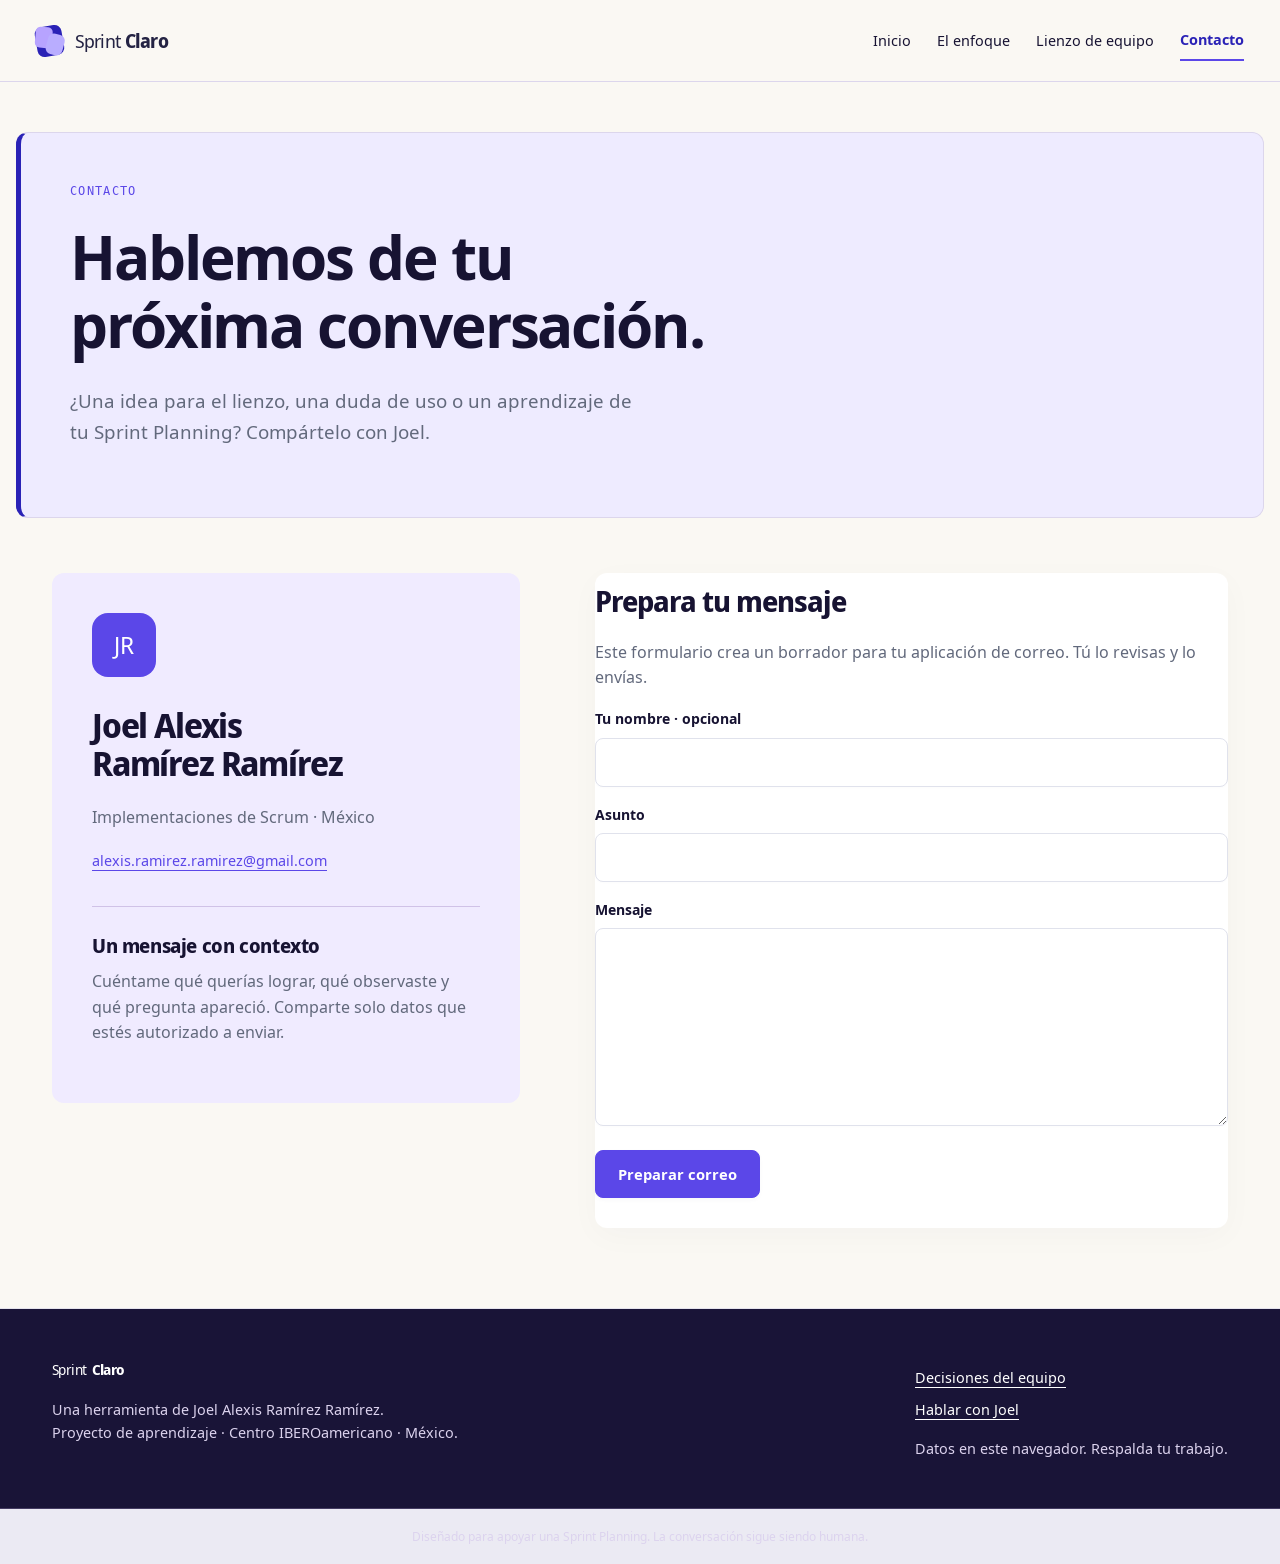
==== contacto.html @ 87d605cc "1 1" ====
<!doctype html>
<html lang="es"><head><meta charset="utf-8"><meta name="viewport" content="width=device-width, initial-scale=1"><meta name="description" content="Contacta a Joel Alexis Ramírez Ramírez sobre Sprint Claro. Prepara un mensaje y envíalo desde tu propia aplicación de correo."><meta name="theme-color" content="#3721df"><title>Conversar con Joel · Sprint Claro</title><link rel="icon" href="favicon.svg" type="image/svg+xml"><link rel="stylesheet" href="assets/fonts.css"><link rel="stylesheet" href="assets/styles.css"><script src="assets/core.js" defer></script><script src="assets/app.js" defer></script><link rel="stylesheet" href="assets/premium.css"><link rel="stylesheet" href="assets/redesign.css"></head>
<body data-site="01" data-page="contacto"><a class="skip" href="#main">Saltar al contenido</a><header class="site-header"><div class="header-inner"><a class="brand" href="index.html" aria-label="Sprint Claro, inicio"><span class="brand-mark" aria-hidden="true"></span>Sprint <strong>Claro</strong></a><button class="menu-toggle" id="menu-toggle" type="button" aria-controls="main-nav" aria-expanded="false">Menú</button><nav id="main-nav" aria-label="Principal"><a href="index.html">Inicio</a><a href="enfoque.html">El enfoque</a><a href="herramientas.html">Lienzo de equipo</a><a href="contacto.html" aria-current="page">Contacto</a></nav></div></header><main id="main">
<section class="page-intro wrap"><p class="eyebrow">CONTACTO</p><h1>Hablemos de tu<br>próxima conversación.</h1><p class="lede">¿Una idea para el lienzo, una duda de uso o un aprendizaje de tu Sprint Planning? Compártelo con Joel.</p></section><section class="wrap section contact-layout"><aside class="contact-card"><div class="contact-monogram" aria-hidden="true">JR</div><h2>Joel Alexis<br>Ramírez Ramírez</h2><p>Implementaciones de Scrum · México</p><a href="mailto:alexis.ramirez.ramirez@gmail.com">alexis.ramirez.ramirez@gmail.com</a><div class="contact-note"><h3>Un mensaje con contexto</h3><p>Cuéntame qué querías lograr, qué observaste y qué pregunta apareció. Comparte solo datos que estés autorizado a enviar.</p></div></aside><form id="contact-form" class="contact-form"><h2>Prepara tu mensaje</h2><p>Este formulario crea un borrador para tu aplicación de correo. Tú lo revisas y lo envías.</p><div class="field"><label for="contact-name">Tu nombre · opcional</label><input id="contact-name" type="text" maxlength="120" autocomplete="name"></div><div class="field"><label for="contact-subject">Asunto</label><input id="contact-subject" type="text" required maxlength="160"></div><div class="field"><label for="contact-body">Mensaje</label><textarea id="contact-body" rows="7" required maxlength="4000"></textarea></div><button class="button" type="submit">Preparar correo</button><p id="contact-status" role="status" aria-live="polite"></p><a id="prepared-mail" class="button button-light" href="mailto:alexis.ramirez.ramirez@gmail.com" hidden>Abrir borrador en mi correo</a><noscript><p>Puedes usar directamente el enlace de correo de Joel.</p></noscript></form></section>
</main><footer class="site-footer"><div class="footer-inner"><div><a class="brand" href="index.html">Sprint <strong>Claro</strong></a><p>Una herramienta de Joel Alexis Ramírez Ramírez.<br>Proyecto de aprendizaje · Centro IBEROamericano · México.</p></div><div><a href="enfoque.html">Decisiones del equipo</a><a href="contacto.html">Hablar con Joel</a><p>Datos en este navegador. Respalda tu trabajo.</p></div></div><div class="footer-bottom">Diseñado para apoyar una Sprint Planning. La conversación sigue siendo humana.</div></footer><script src="assets/experience.js" defer></script></body></html>
---- assets/fonts.css ----
@font-face{font-family:'Site Display';src:url('fonts/display-400.woff') format('woff');font-style:normal;font-weight:400;font-display:swap}
@font-face{font-family:'Site Display';src:url('fonts/display-700.woff') format('woff');font-style:normal;font-weight:700;font-display:swap}
@font-face{font-family:'Site Text';src:url('fonts/text-400.woff') format('woff');font-style:normal;font-weight:400;font-display:swap}
@font-face{font-family:'Site Text';src:url('fonts/text-700.woff') format('woff');font-style:normal;font-weight:700;font-display:swap}
@font-face{font-family:'Site Mono';src:url('fonts/mono-400.woff') format('woff');font-style:normal;font-weight:400;font-display:swap}
:root{--font-head:'Site Display',Georgia,serif;--font-body:'Site Text',Arial,sans-serif;--font-mono:'Site Mono',monospace}
---- assets/styles.css ----
:root{--ink:#24183f;--muted:#625773;--blue:#3721df;--blue-dark:#2816b6;--lilac:#ede7ff;--paper:#faf8ff;--line:#dcd5eb;--danger:#9b263e;--radius:18px}*{box-sizing:border-box}html{scroll-behavior:smooth;scroll-padding-top:100px}body{margin:0;font-family:var(--font-body);font-size:16px;line-height:1.6;color:var(--ink);background:var(--paper)}button,input,select,textarea{font:inherit}a{color:var(--blue);text-underline-offset:4px}button,a,input,select,textarea,summary{touch-action:manipulation}button{cursor:pointer}img,svg{max-width:100%;height:auto}h1,h2,h3,p,figure{margin-top:0}h1,h2,h3{font-family:var(--font-head);line-height:1.13;letter-spacing:-.035em}h1{font-size:clamp(2.6rem,5.3vw,5.2rem);margin-bottom:26px;font-weight:700}h2{font-size:clamp(1.9rem,3vw,2.8rem);margin-bottom:22px}h3{font-size:1.23rem;letter-spacing:-.02em;margin-bottom:12px}p{margin-bottom:1.1em}em{font-style:normal;color:var(--blue)}strong{font-weight:700}button:focus-visible,a:focus-visible,input:focus-visible,textarea:focus-visible,select:focus-visible,summary:focus-visible{outline:3px solid #ef790c;outline-offset:4px}[hidden]{display:none!important}.wrap{max-width:1248px;margin:auto;padding-left:36px;padding-right:36px}.skip{position:fixed;top:-100px;left:20px;background:var(--ink);color:#fff;padding:14px 20px;z-index:100}.skip:focus{top:12px}.site-header{border-bottom:1px solid var(--line);background:#faf8fff5}.header-inner{max-width:1380px;min-height:92px;padding:20px 36px;display:flex;align-items:center;gap:40px;margin:auto}.brand{font-family:var(--font-head);font-size:1.45rem;letter-spacing:-.04em;font-weight:400;text-decoration:none;color:var(--ink);display:inline-flex;align-items:center;gap:5px;white-space:nowrap}.brand-mark{width:25px;height:28px;display:inline-block;position:relative;margin-right:7px}.brand-mark:before,.brand-mark:after{content:'';position:absolute;width:17px;height:21px;border-radius:5px;transform:rotate(15deg)}.brand-mark:before{background:#b7a3ff;left:0;top:0}.brand-mark:after{background:var(--blue);right:0;bottom:0}.site-header nav{display:flex;align-items:center;gap:26px;margin-left:auto}.site-header nav a{color:var(--muted);text-decoration:none;font-size:.9rem;padding:8px 0}.site-header nav a[aria-current=page]{color:var(--blue);border-bottom:2px solid var(--blue);font-weight:700}.header-note{font-family:var(--font-mono);font-size:.75rem;letter-spacing:.06em;color:var(--muted)}.menu-toggle{display:none;border:1px solid var(--line);background:white;border-radius:8px;padding:9px 13px}.hero{padding-top:78px;padding-bottom:80px;display:grid;grid-template-columns:1.15fr 1fr;gap:58px;align-items:center}.eyebrow{font-family:var(--font-mono);font-size:.77rem;letter-spacing:.11em;color:var(--blue);font-weight:400;margin-bottom:22px}.lede{font-size:1.17rem;max-width:610px;color:var(--muted);line-height:1.65}.hero .lede{max-width:510px}.actions{display:flex;align-items:center;gap:18px;flex-wrap:wrap}.button{border:1px solid var(--blue);border-radius:9px;background:var(--blue);color:white;display:inline-flex;align-items:center;justify-content:center;min-height:48px;padding:11px 22px;text-decoration:none;font-size:.92rem;font-weight:700;line-height:1.4}.button:hover{background:var(--blue-dark);border-color:var(--blue-dark)}.button-light{background:#f1ecff;color:var(--blue);border-color:#d8ccff}.button-light:hover{background:#e5dcff;color:var(--blue);border-color:#baabeb}.button-white{background:white;color:var(--blue);border-color:white}.button-white:hover{background:#ede7ff;color:var(--blue)}.button-small{font-size:.875rem;padding:9px 13px}.text-link{font-weight:700}.hero .actions{margin-top:31px}.hero-foot{font-size:.79rem;margin-top:28px;color:var(--muted)}.team-canvas{margin:0;border:1px solid #d3c6ee;border-radius:22px;padding:24px;background:#f0eaff;box-shadow:12px 15px 0 #e5def4;transform:rotate(1.5deg)}.canvas-top{display:flex;align-items:center;justify-content:space-between;gap:10px;margin-bottom:22px}.canvas-label,.mini-label{font-family:var(--font-mono);font-size:.75rem;letter-spacing:.07em;color:#5a4384}.canvas-seal{display:flex;align-items:center;justify-content:center;width:34px;height:34px;border:1px solid #c1b2e0;border-radius:50%;font-family:var(--font-mono);font-size:.75rem}.goal-note{background:var(--blue);color:white;border-radius:14px;padding:25px;box-shadow:0 5px 0 #c6b6fc}.goal-note .mini-label{color:#d6ccff;display:block;margin-bottom:12px}.goal-note strong{font-family:var(--font-head);font-size:1.7rem;line-height:1.25;letter-spacing:-.03em}.canvas-line{height:26px;border-left:2px dashed #b8a7db;margin-left:50%}.paper-row{display:grid;grid-template-columns:1fr 1fr;gap:15px}.paper{border-radius:6px;padding:24px 17px 16px;position:relative;box-shadow:1px 3px 0 #cdbfe6}.paper strong{font-size:1.05rem}.paper p{font-size:.83rem;margin:8px 0 0}.paper-lilac{background:#d9c6ff;transform:rotate(-3deg)}.paper-blue{background:#d6e8ff;transform:rotate(2deg)}.paper-tab{height:12px;width:43px;background:#ffffff88;position:absolute;top:-6px;left:calc(50% - 21px)}.canvas-footer{display:flex;gap:14px;align-items:center;padding:26px 6px 10px}.canvas-footer p{font-size:.88rem;margin:0}.round-icon{display:grid;place-items:center;width:35px;height:35px;border-radius:50%;background:white;font-size:1.3rem;flex-shrink:0}.team-canvas figcaption{font-size:.75rem;color:#66537f;margin-top:15px;line-height:1.5;transform:rotate(-1.5deg)}.principle-strip{background:var(--ink);color:white}.strip-inner{display:flex;align-items:center;gap:32px;padding-top:25px;padding-bottom:25px}.strip-inner strong{font-size:1.25rem;white-space:nowrap}.strip-inner p{margin:0;color:#dfd5f2;font-size:.93rem}.outline-label{font-family:var(--font-mono);font-size:.75rem;letter-spacing:.06em;border:1px solid #716082;padding:9px 12px;margin-left:auto;white-space:nowrap}.section{padding-top:80px;padding-bottom:80px}.split-heading{display:grid;grid-template-columns:.9fr 1.1fr;gap:90px}.split-heading>div>p:not(.eyebrow){max-width:390px;color:var(--muted)}.editorial-list article{display:flex;gap:24px;padding:24px 0;border-bottom:1px solid var(--line)}.editorial-list article:first-child{padding-top:0}.editorial-list p{color:var(--muted);margin-bottom:0}.editorial-symbol{width:48px;height:48px;border:1px solid #d9cfed;flex-shrink:0;border-radius:12px;display:grid;place-items:center;font-size:1.7rem;color:var(--blue)}.invitation{background:var(--blue);color:white;border-radius:22px;padding:46px 50px;display:flex;align-items:center;justify-content:space-between;gap:40px;margin-bottom:80px}.invitation .eyebrow{color:#ded5ff}.invitation h2{font-size:2.3rem}.invitation p{color:#e2dcff;max-width:590px}.site-footer{border-top:1px solid var(--line);background:#f1ecf9}.footer-inner{max-width:1248px;margin:auto;padding:48px 36px 32px;display:flex;justify-content:space-between;gap:40px}.footer-inner p{font-size:.82rem;color:var(--muted);margin-top:16px}.footer-inner>div:last-child>a{display:block;margin:9px 0;font-size:.9rem}.footer-bottom{font-size:.75rem;color:var(--muted);padding:18px 36px;text-align:center;border-top:1px solid var(--line)}.page-intro{padding-top:68px;padding-bottom:38px}.page-intro h1{font-size:clamp(2.6rem,4.7vw,4.4rem)}.method-layout{display:grid;grid-template-columns:.8fr 1.2fr;gap:76px;padding-top:30px}.quote-panel{padding:40px;background:var(--lilac);border-radius:22px;align-self:start;position:sticky;top:24px}.quote-panel .mini-label{display:block;margin-bottom:27px}.quote-panel h2{font-size:2.35rem;max-width:310px}.quote-panel p{color:var(--muted)}.prose p{color:var(--muted)}.prose h3{margin-top:30px}.rules-section{background:#eee8fa}.rules-table{overflow-x:auto;border:1px solid #d6cce6;border-radius:14px;margin-top:32px;background:white}table{border-collapse:collapse;width:100%;text-align:left}caption{padding:18px;text-align:left;font-size:.85rem;color:var(--muted)}th,td{border-top:1px solid var(--line);padding:21px 22px;vertical-align:top;font-size:.92rem;min-width:160px}thead th{background:#e3d8fb;color:#392466;font-size:.85rem}tbody th{font-weight:700;width:21%}tbody td{color:var(--muted)}.two-columns{display:grid;grid-template-columns:1fr 1fr;gap:60px}.soft-panel{padding:35px;background:#efe9fa;border-radius:18px}.steps{padding-left:24px}.steps li{padding-left:8px;margin:20px 0;color:var(--muted)}.contact-layout{display:grid;grid-template-columns:.85fr 1.15fr;gap:75px;padding-top:25px}.contact-card{background:var(--lilac);border-radius:22px;padding:40px;align-self:start;overflow-wrap:anywhere}.contact-monogram{width:64px;height:64px;background:var(--blue);color:white;border-radius:16px;display:grid;place-items:center;font-family:var(--font-head);font-size:1.5rem;margin-bottom:30px}.contact-card h2{font-size:2.1rem}.contact-card p{color:var(--muted);font-size:.92rem}.contact-card>a{font-size:.9rem}.contact-note{padding-top:28px;border-top:1px solid #d0c2e7;margin-top:32px}.contact-form{padding:12px 0}.contact-form h2{font-size:1.8rem}.contact-form>p{color:var(--muted)}.field{min-width:0;margin-bottom:17px}label,legend{display:block;font-size:.875rem;font-weight:700;margin-bottom:7px;letter-spacing:0}input,textarea,select{width:100%;border:1px solid #bfb2d5;border-radius:8px;background:white;color:var(--ink);padding:11px 12px;min-height:46px;max-width:100%}textarea{resize:vertical;line-height:1.5}select{appearance:none;padding-right:35px;background-image:url("data:image/svg+xml,%3Csvg xmlns='http://www.w3.org/2000/svg' width='16' height='16' viewBox='0 0 16 16'%3E%3Cpath d='m4 6 4 4 4-4' fill='none' stroke='%234b386b' stroke-width='2'/%3E%3C/svg%3E");background-position:right 12px center;background-repeat:no}input[type=checkbox]{width:20px;height:20px;min-height:20px;accent-color:var(--blue);flex-shrink:0}input[type=file]{font-size:.86rem;padding:10px}fieldset{border:0;padding:0;margin:0;min-width:0}legend{padding:0}.check-row{display:flex;align-items:center;gap:11px;font-weight:400;padding:8px 0;line-height:1.4}.field-help,.small{font-size:.81rem;color:var(--muted);line-height:1.5;margin-top:7px;margin-bottom:0}.tool-intro{padding-top:46px;padding-bottom:26px;display:flex;justify-content:space-between;align-items:center;gap:30px}.tool-intro h1{font-size:clamp(2.4rem,4vw,3.7rem);margin-bottom:15px}.tool-intro .eyebrow{margin-bottom:13px}.tool-intro p:not(.eyebrow){color:var(--muted)}.notice{padding:14px 18px;background:#eee8fc;border:1px solid #d5c8ef;border-radius:10px;font-size:.89rem;overflow-wrap:anywhere}.notice-success{background:#e8f5ee;border-color:#a8c9b9;color:#1e513a}.notice-error{background:#fff0f0;border-color:#d5a2ad;color:#84263b}.storage-note{font-size:.82rem}.workspace-nav{display:flex;gap:8px;flex-wrap:wrap;border-bottom:1px solid var(--line);padding:12px 0 22px}.workspace-nav a{padding:8px 15px;border-radius:30px;color:var(--muted);font-size:.86rem;text-decoration:none;border:1px solid var(--line);background:white}.workspace-nav a:hover{color:var(--blue);border-color:var(--blue)}.workspace-section{padding:42px 0;border-bottom:1px solid var(--line)}.section-title{display:flex;justify-content:space-between;align-items:center;gap:20px;margin-bottom:24px}.section-title .eyebrow{margin-bottom:10px}.section-title h2{font-size:1.9rem;margin:0}.tag{font-size:.75rem;border:1px solid #d6cce8;padding:5px 9px;border-radius:5px;background:#f5f1fd;color:#5c437b;line-height:1.5}.context-grid{display:grid;grid-template-columns:1.35fr 1fr;gap:26px;align-items:start}.editor{border:1px solid #d8cce9;border-radius:14px;overflow:hidden;background:white}.editor summary{padding:20px 23px;cursor:pointer;font-family:var(--font-head);font-size:1.13rem;font-weight:700;list-style-position:inside;background:#f3eefd}.editor summary:hover{background:#eae1fb}.form-grid{padding:25px;display:grid;grid-template-columns:1fr 1fr;gap:3px 20px}.full{grid-column:1/-1}.form-actions{display:flex;gap:16px;align-items:center;flex-wrap:wrap;padding-top:5px}.team-panel{border:1px solid var(--line);background:#f2edf9;border-radius:14px;padding:25px}.panel-heading p{font-size:.87rem;color:var(--muted)}.person-row{border-bottom:1px solid #d5c9e5;padding:15px 0;display:flex;justify-content:space-between;gap:15px}.person-row h3{font-size:1rem;margin:0 0 6px}.person-row p{margin:0;overflow-wrap:anywhere}.person-row>div:first-child{min-width:0}.row-actions{display:flex;flex-direction:column;align-items:flex-start}.text-button{border:0;background:none;padding:9px 0;color:var(--blue);font-size:.87rem;text-decoration:underline;text-underline-offset:3px;min-height:40px;line-height:1.4;text-align:left}.danger{color:var(--danger)}.danger-button{background:var(--danger);border-color:var(--danger)}.team-panel form{border-top:1px solid #d5c9e5;margin-top:20px;padding-top:22px}.team-panel form h3{margin-bottom:20px}.empty-small{font-size:.87rem;color:var(--muted);padding:18px 0}.summary-hint{font-family:var(--font-body);font-size:.8rem;font-weight:400;color:var(--muted);margin-left:18px}.story-editor{margin-bottom:24px}.dependency-list{max-height:220px;overflow-y:auto;border:1px solid var(--line);border-radius:8px;padding:12px 15px;background:#fbf9ff}.dependency-list p{margin:0}.board-toolbar{display:flex;justify-content:space-between;align-items:end;gap:30px;margin:26px 0}.goal-board{flex:1;border-left:4px solid var(--blue);padding:10px 20px;background:#ece5ff}.goal-board p{margin:6px 0 0;font-weight:700;overflow-wrap:anywhere}.search-box{max-width:300px;width:100%}.planning-board{display:grid;grid-template-columns:1fr 1fr;gap:22px}.board-column{padding:21px;border:1px solid var(--line);border-radius:15px;background:#f1edf6;min-width:0}.in-sprint{background:#e9e3ff;border-color:#b8a7f3}.board-column-title{display:flex;justify-content:space-between;align-items:center;gap:20px;margin-bottom:22px}.board-column-title h3{margin:0;font-size:1.2rem}.count{font-family:var(--font-mono);font-size:.86rem;border:1px solid #c9b9e7;padding:1px 9px;border-radius:5px}.story-list{display:grid;gap:17px}.board-empty{border:1px dashed #c5b5dd;border-radius:10px;padding:34px 24px;color:var(--muted);font-size:.94rem;text-align:center;min-height:200px;display:grid;place-items:center;line-height:1.7}.story-card{padding:21px;background:white;border:1px solid #d5c9e7;border-radius:12px;box-shadow:0 3px 0 #ded4ed;overflow-wrap:anywhere}.story-cap{display:flex;justify-content:space-between;gap:12px;align-items:start;flex-wrap:wrap;margin-bottom:16px}.story-cap .tag{font-size:.75rem}.estimate{font-family:var(--font-mono);font-size:.75rem;color:#65527c;padding:6px 0}.story-card h3{font-size:1.2rem}.story-sentence{color:var(--muted);font-size:.9rem}.alignment{font-size:.89rem;border-left:2px solid #a290d3;padding-left:12px}.card-actions{display:flex;gap:14px;align-items:center;flex-wrap:wrap;margin-top:20px}.card-actions .button{min-height:42px;font-size:.81rem;padding:9px 13px}.capacity-bar{display:flex;gap:26px;align-items:center;flex-wrap:wrap;padding:20px 23px;border-radius:10px;background:var(--ink);color:white;margin-top:22px;font-size:.92rem}.capacity-bar span{color:#ded4ee;font-size:.83rem;margin-left:auto}.review-grid{display:grid;grid-template-columns:repeat(3,1fr);gap:18px}.review-item{padding:20px;border-radius:10px;background:#fff;border:1px solid var(--line);overflow-wrap:anywhere}.review-kind{font-family:var(--font-mono);font-size:.75rem;text-transform:uppercase;color:#6a4b92;letter-spacing:.06em;display:block;margin-bottom:13px}.review-item h3{font-size:1.05rem}.review-item p{font-size:.89rem;color:var(--muted);margin:0}.export-studio{margin-top:32px;background:#ede6fb;border-radius:16px;padding:28px;display:grid;grid-template-columns:.85fr 1.15fr;gap:32px}.export-studio p{font-size:.93rem;color:var(--muted)}#generated-output{font-family:var(--font-mono);font-size:.81rem;line-height:1.65}.export-studio .actions{gap:10px;align-items:start}.backup-section{display:grid;grid-template-columns:1fr 1fr;gap:50px;margin-bottom:50px}.backup-section h2{font-size:1.85rem}.backup-section p:not(.eyebrow){color:var(--muted);font-size:.91rem}.restore-preview{border:1px solid #c8b9e2;padding:20px;margin-top:18px;border-radius:10px;background:#ece4fb}.confirm-box{position:fixed;bottom:20px;left:50%;transform:translateX(-50%);width:min(600px,calc(100% - 32px));background:#fff;border:2px solid var(--danger);border-radius:14px;box-shadow:0 10px 65px #25153f55;padding:24px;z-index:80}.confirm-box p{overflow-wrap:anywhere}.not-found{padding-top:90px;padding-bottom:100px;max-width:900px}.big-404{font-family:var(--font-mono);font-size:5rem;color:#ac99d4}.not-found h1{font-size:3.2rem}.not-found p:not(.eyebrow){color:var(--muted)}
@media(max-width:1100px){.header-note{display:none}.header-inner{gap:20px}.hero{gap:36px}.team-canvas{padding:20px}.goal-note strong{font-size:1.5rem}.split-heading{gap:50px}.review-grid{grid-template-columns:1fr 1fr}.method-layout{gap:40px}.contact-layout{gap:40px}.context-grid{grid-template-columns:1.1fr 1fr}.invitation{margin-left:36px;margin-right:36px}}
@media(max-width:800px){.wrap{padding-left:24px;padding-right:24px}.header-inner{padding:17px 24px;flex-wrap:wrap;min-height:80px}.site-header nav{gap:18px}.site-header nav a{font-size:.84rem}.hero{grid-template-columns:1fr;gap:45px;padding-top:48px}.hero h1{max-width:650px}.hero .lede{max-width:590px}.team-canvas{max-width:550px;width:100%;justify-self:center}.strip-inner{gap:18px;flex-wrap:wrap}.outline-label{margin-left:0}.section{padding-top:55px;padding-bottom:55px}.split-heading,.method-layout,.two-columns,.contact-layout,.context-grid{grid-template-columns:1fr;gap:32px}.split-heading>div>p:not(.eyebrow){max-width:none}.quote-panel{position:static}.quote-panel h2{max-width:none}.invitation{margin-left:24px;margin-right:24px;padding:32px;flex-direction:column;align-items:start;gap:12px}.footer-inner{padding-left:24px;padding-right:24px}.contact-card{padding:30px}.planning-board{gap:14px}.board-column{padding:14px}.story-card{padding:17px}.board-toolbar{align-items:stretch}.search-box{max-width:240px}.export-studio{grid-template-columns:1fr}.backup-section{gap:25px}.capacity-bar span{margin-left:0}}
@media(max-width:600px){.header-inner{gap:14px}.menu-toggle{display:block;margin-left:auto}.site-header nav{width:100%;display:flex;flex-direction:column;align-items:stretch;gap:0;padding:10px 0}.js .site-header nav{display:none}.js .site-header nav.is-open{display:flex}.site-header nav a{padding:12px 5px;font-size:.95rem}.site-header nav a[aria-current=page]{border-bottom:0;background:var(--lilac);border-radius:8px;padding-left:12px}.hero{padding-top:40px;padding-bottom:48px}.hero h1{font-size:2.7rem}.eyebrow{font-size:.75rem}.lede{font-size:1.05rem}.hero .actions{gap:20px}.team-canvas{transform:none;box-shadow:6px 7px 0 #e5def4;padding:17px}.team-canvas figcaption{transform:none}.goal-note{padding:20px}.goal-note strong{font-size:1.6rem}.paper{padding:21px 12px 15px}.paper strong{font-size:1rem}.paper p{font-size:.75rem}.canvas-label{font-size:.75rem}.strip-inner{display:block;padding-top:25px;padding-bottom:25px}.strip-inner p{margin:12px 0 20px}.outline-label{display:inline-block}.section h2{font-size:2rem}.editorial-list article{gap:17px}.editorial-symbol{width:38px;height:38px;font-size:1.3rem}.invitation{margin-left:20px;margin-right:20px;padding:30px 23px;margin-bottom:50px}.invitation h2{font-size:2rem}.footer-inner{display:block;padding-top:32px}.footer-inner>div+div{margin-top:24px}.footer-bottom{text-align:left;padding-left:24px}.page-intro{padding-top:42px;padding-bottom:20px}.page-intro h1{font-size:2.6rem}.quote-panel,.soft-panel{padding:25px}.method-layout{padding-top:20px}.rules-table th,.rules-table td{padding:16px;min-width:190px}.contact-layout{padding-top:15px}.contact-card{padding:27px}.contact-card h2{font-size:1.9rem}.tool-intro{display:block;padding-top:35px}.tool-intro h1{font-size:2.6rem}.tool-intro>a{font-size:.9rem}.workspace-section{padding:32px 0}.section-title{align-items:start;flex-direction:column;gap:14px}.section-title h2{font-size:1.75rem}.form-grid{grid-template-columns:1fr;padding:20px;gap:0}.field.full{grid-column:auto}.form-actions.full{grid-column:auto}.team-panel{padding:22px}.summary-hint{display:block;margin:5px 0 0 19px}.board-toolbar{display:block}.search-box{max-width:none;margin-top:20px}.planning-board{grid-template-columns:1fr;gap:24px}.board-column{padding:18px}.board-empty{min-height:150px}.capacity-bar{gap:13px;align-items:start;flex-direction:column}.review-grid{grid-template-columns:1fr}.export-studio{padding:22px}.backup-section{grid-template-columns:1fr;gap:28px}.not-found{padding-top:55px;padding-bottom:60px}.not-found h1{font-size:2.5rem}.actions{gap:13px}.button{max-width:100%;white-space:normal}.contact-card a{overflow-wrap:anywhere}.brand{font-size:1.34rem}.person-row{flex-wrap:wrap}.row-actions{flex-direction:row;gap:18px}.confirm-box{padding:20px;bottom:12px}}
@media(prefers-reduced-motion:reduce){html{scroll-behavior:auto}*,*:before,*:after{animation:none!important;transition:none!important}}
@media print{.site-header,.site-footer,.workspace-nav,.form-actions,.actions,button,.backup-section,.story-editor,.contact-form{display:none!important}.wrap{max-width:none;padding:0}.workspace-section,.section{padding:20px 0}.planning-board,.review-grid{display:block}.story-card,.review-item{break-inside:avoid;margin-bottom:15px}.context-grid{display:block}body{background:white}.team-canvas{transform:none;box-shadow:none}}

/* Operational labels remain at least 14px; long content wraps within its region. */
h1,h2,h3,h4{overflow-wrap:anywhere}.tag,.story-cap .tag,.estimate,.card-actions .button,.capacity-bar span{font-size:.875rem}

/* Main reading text uses 16px; secondary metadata and form labels keep their own hierarchy. */
.strip-inner p,.contact-card p,.panel-heading p,.empty-small,.story-sentence,.alignment,.board-empty,.review-item p,.export-studio p,.backup-section p:not(.eyebrow){font-size:1rem}.site-header nav a{font-size:.875rem}

/* Revisión 26 nov: controles y lectura de salidas, mínimo 14 px. */
.field-help,.small,.storage-note,.workspace-nav a,.text-button,.count,.summary-hint,#generated-output{font-size:.875rem}input[type=file]{font-size:.875rem}select{background-repeat:no-repeat}input,textarea,select{min-width:0}.editor,.team-panel,.context-grid>*,.export-studio>*{min-width:0}
---- assets/premium.css ----
/* Shared accessibility and interaction foundations; each product supplies its own art direction. */
:root{--premium-ease:cubic-bezier(.22,.61,.36,1)}
html{scroll-padding-top:120px}body{overflow-x:clip}.premium-wrap{width:100%;max-width:1360px;margin:0 auto;padding-left:48px;padding-right:48px}.premium-section{padding-top:112px;padding-bottom:112px}.premium-eyebrow{font-family:var(--font-mono);font-size:.875rem;font-weight:400;line-height:1.6;letter-spacing:.08em;margin:0 0 24px;text-transform:uppercase}.premium-lead{font-size:1.2rem;line-height:1.75;max-width:39ch;color:var(--muted)}.premium-actions{display:flex;align-items:center;gap:26px;flex-wrap:wrap;margin-top:32px}.premium-button,.premium-text-link{display:inline-flex;align-items:center;justify-content:center;gap:20px;text-decoration:none;font-weight:700;font-size:1rem;line-height:1.35;min-height:52px;max-width:100%}.premium-button{border:1px solid transparent;padding:17px 23px;background:var(--premium-accent);color:var(--premium-on-accent);border-radius:10px;box-shadow:0 5px 14px #10203b0b}.premium-button:hover{transform:translateY(-2px);box-shadow:0 8px 24px #10203b20}.premium-text-link{justify-content:flex-start;color:inherit;gap:14px}.premium-text-link:hover .ui-icon{transform:translateX(5px)}.premium-button .ui-icon,.premium-text-link .ui-icon{flex:0 0 21px;width:21px;height:21px}.ui-icon{width:24px;height:24px;flex-shrink:0;vertical-align:middle}.premium-section-head{display:grid;grid-template-columns:1.25fr .75fr;align-items:end;gap:80px;margin-bottom:52px}.premium-section-head h2{font-size:clamp(2.1rem,3.6vw,3.4rem);margin-bottom:0;line-height:1.12}.premium-section-head>p{font-size:1.05rem;line-height:1.8;color:var(--muted);margin:0 0 4px}.feature-icon{display:grid;place-items:center;width:52px;height:52px;border-radius:15px;margin-bottom:26px}.feature-icon .ui-icon{width:28px;height:28px}.visual-caption{font-size:.875rem;line-height:1.5;color:var(--muted);text-align:center;margin:24px 0 0}.feature-index{font-family:var(--font-mono);font-size:.875rem;letter-spacing:.05em;margin-bottom:18px}.status-dot{display:inline-block;width:7px;height:7px;border-radius:50%;background:currentColor;margin:0 10px 1px 0}.site-header{position:sticky;top:0;z-index:40}.site-header .header-inner{min-height:88px;max-width:1440px;gap:32px}.site-header nav a{font-size:.9rem}.site-header nav a:hover{opacity:.8}.site-footer{margin-top:0}.site-footer p,.site-footer a{font-size:.9rem}.button,.premium-button,.premium-text-link .ui-icon,.site-header a,input,textarea,select,.editor summary,.control-section summary{transition:background .2s var(--premium-ease),border-color .2s var(--premium-ease),box-shadow .2s var(--premium-ease),transform .25s var(--premium-ease)}input:not([type=checkbox]):not([type=radio]),select,textarea{background:#fff;border-color:var(--line);border-radius:8px;line-height:1.55;box-shadow:0 1px 2px #14223904}input:not([type=checkbox]):not([type=radio]):focus,textarea:focus,select:focus{border-color:var(--premium-accent);box-shadow:0 0 0 3px var(--premium-soft)}input,select{min-height:46px}input[type=checkbox],input[type=radio]{min-height:auto;accent-color:var(--premium-accent)}textarea{resize:vertical}button:disabled{opacity:.55;cursor:not-allowed}a,button{overflow-wrap:break-word}.notice[role=status],.message[role=status]{scroll-margin-top:110px}.notice:empty,.message:empty{display:none}.page-intro{padding-top:76px;padding-bottom:38px}.page-intro .lede{max-width:52ch}.rules-table,.table-wrap{border-radius:12px;border-color:var(--line)}.rules-table th{font-size:.875rem}.rules-table td{font-size:1rem}.not-found{min-height:60vh}.reveal-ready{opacity:0;transform:translateY(20px);transition:opacity .7s var(--premium-ease),transform .7s var(--premium-ease)}.reveal-ready.is-visible{opacity:1;transform:none}.reveal-ready:nth-child(2){transition-delay:.08s}.reveal-ready:nth-child(3){transition-delay:.16s}
@media(max-width:1100px){.premium-wrap{padding-left:36px;padding-right:36px}.premium-section{padding-top:84px;padding-bottom:84px}.premium-section-head{gap:45px}.site-header .header-inner{gap:24px}.site-header .header-note,.site-header .internal-tag{display:none}}
@media(max-width:800px){.premium-wrap{padding-left:28px;padding-right:28px}.premium-section-head{grid-template-columns:1fr;gap:24px}.premium-section-head>p{max-width:55ch}.premium-section{padding-top:64px;padding-bottom:64px}.premium-lead{font-size:1.125rem}.site-header .header-inner{min-height:80px}.premium-eyebrow{font-size:.8rem;letter-spacing:.05em}.page-intro{padding-top:50px}}
@media(max-width:600px){.premium-wrap{padding-left:22px;padding-right:22px}.premium-actions{gap:14px;margin-top:26px}.premium-button{padding:15px 19px;gap:15px}.premium-section-head{margin-bottom:32px}.premium-section{padding-top:52px;padding-bottom:52px}.premium-section-head h2{font-size:2.1rem}.premium-eyebrow{margin-bottom:18px}.site-header .header-inner{padding-left:22px;padding-right:22px}.page-intro h1{font-size:2.6rem}.visual-caption{font-size:.8rem}}
@media(prefers-reduced-motion:reduce){html{scroll-behavior:auto}.reveal-ready{opacity:1;transform:none}*,*:before,*:after{animation:none!important;transition:none!important}}
@media print{.premium-actions,.premium-button,.premium-text-link{display:none}.reveal-ready{opacity:1;transform:none}.site-header{position:static}.premium-section{padding:20px 0}}

:root{--ink:#20223d;--muted:#62697c;--blue:#5b47e8;--blue-dark:#4734c4;--lilac:#efecff;--paper:#fbfbfe;--line:#e0e2ec;--premium-accent:#5b47e8;--premium-on-accent:#fff;--premium-soft:#efecff}body{background:var(--paper);font-size:16px}.site-header{background:#fbfbfef2;border-color:#e7e8ef;backdrop-filter:blur(16px)}.brand{font-size:1.5rem;color:#242343}.brand strong{font-weight:700}.brand-mark{background:#5b47e8;transform:rotate(-10deg);border-radius:7px;width:27px;height:30px}.brand-mark:after{border-radius:6px;background:#b9adff;transform:rotate(25deg)}.header-note{font-size:.75rem;color:#6c6b88;border:1px solid #d8d6e9;border-radius:24px;padding:8px 12px;letter-spacing:.08em}.site-header nav a[aria-current=page]{color:#4e38ce}.button{border-radius:8px;box-shadow:0 2px 4px #34335d08}.button:hover{transform:translateY(-1px)}.sc-hero{display:grid;grid-template-columns:1.05fr 1fr;gap:32px;align-items:center;padding-top:88px;padding-bottom:94px;min-height:710px}.sc-hero-copy{position:relative;z-index:1}.sc-hero h1{font-size:clamp(3.5rem,5.65vw,5rem);letter-spacing:-.055em;line-height:1.07;margin-bottom:27px}.sc-hero h1 span{color:#5b47e8}.sc-hero .premium-eyebrow{color:#5b47e8;font-size:.8rem}.sc-signature{display:flex;align-items:center;gap:18px;margin-top:38px}.sc-signature p{font-size:.875rem;line-height:1.65;color:var(--muted);margin:0}.sc-signature strong{font-weight:400;color:var(--ink)}.signature-lines{display:flex;align-items:center;width:50px;height:38px;gap:5px}.signature-lines i{height:28px;width:9px;border-radius:8px;background:#d5cdfc;transform:rotate(25deg)}.signature-lines i:nth-child(2){height:38px;background:#5b47e8}.signature-lines i:nth-child(3){height:22px;background:#a99cf3}.sc-hero-scene{position:relative;padding:44px 16px 12px 28px;min-width:0}.sc-orbit{position:absolute;width:95%;aspect-ratio:1;border-radius:50%;border:1px solid #e4e0f7;top:0;left:0;z-index:0}.orbit-two{transform:scale(.84);background:radial-gradient(circle,#e8e2fe70,#f1effd00 70%)}.orbit-dot{position:absolute;width:13px;height:13px;border-radius:50%;background:#cbc1ff}.dot-a{top:36px;left:20%;box-shadow:0 0 0 9px #f2effd}.dot-b{right:0;bottom:80px;background:#a1d8c9;width:10px;height:10px}.sc-board-visual{position:relative;background:#fff;border:1px solid #dedceb;border-radius:20px;box-shadow:0 22px 60px #3b326e12,0 5px 12px #3b326e06;padding:22px;transform:rotate(-2deg)}.mock-topbar{display:flex;align-items:center;gap:10px;font-size:.875rem;color:#6e6a82;border-bottom:1px solid #eceaf3;padding-bottom:18px}.mock-mark{display:grid;place-items:center;width:29px;height:29px;border-radius:8px;background:#5b47e8;color:white;font-weight:700;font-size:1rem}.mini-pill{font-size:.7rem;padding:4px 8px;border:1px solid #e0d9f6;border-radius:20px;margin-left:auto;color:#6a5799;white-space:nowrap}.mock-goal{position:relative;padding:22px 20px 18px;background:#f1edff;border:1px solid #e6e0fb;border-radius:12px;margin:20px 0}.mock-goal>span{font-family:var(--font-mono);font-size:.7rem;letter-spacing:.06em;color:#736695}.mock-goal h2{font-size:1.85rem;font-weight:700;line-height:1.15;margin:14px 35px 0 0;letter-spacing:-.045em}.mock-goal>.ui-icon{position:absolute;bottom:20px;right:20px;width:34px;height:34px;color:#806bdb}.mock-columns{display:grid;grid-template-columns:1fr 1fr;gap:15px}.mock-column-label{font-family:var(--font-mono);font-size:.66rem;letter-spacing:.025em;color:#737089}.mock-story{margin-top:12px;padding:16px 14px;background:#fafafd;border:1px solid #e9e7f0;border-radius:9px;min-height:165px}.mock-story.selected{background:white;border-color:#cdc2ef}.mock-story strong{display:block;font-size:.94rem;margin:12px 0 8px}.mock-story p{font-size:.75rem;color:#727187;margin:0}.mock-line{display:block;width:25px;height:4px;background:#cdc8df;border-radius:5px}.selected .mock-line{background:#7861db}.mock-line-stack{margin-top:17px}.mock-line-stack i{display:block;height:5px;border-radius:5px;background:#e8e6f1;margin-bottom:8px;width:90%}.mock-line-stack i:last-child{width:60%}.mock-status{display:flex;align-items:center;gap:5px;margin-top:13px;font-size:.64rem;color:#4e7c6b}.mock-status .ui-icon{width:15px;height:15px}.mock-footer{display:flex;align-items:center;gap:10px;font-size:.75rem;color:#7d758e;margin-top:18px}.mock-footer .ui-icon{width:18px;height:18px}.sc-float-card{position:absolute;right:-10px;bottom:35px;display:flex;gap:13px;align-items:center;padding:17px 20px;background:#262544;color:#fff;border:1px solid #393653;border-radius:13px;box-shadow:0 16px 36px #27204322;transform:rotate(3deg);font-size:.8rem;line-height:1.65;animation:sc-hover 8s ease-in-out infinite}.sc-float-card .ui-icon{width:30px;height:30px;color:#c5baff}.sc-float-card strong{color:#dcd6ff}.sc-hero-scene .visual-caption{margin:29px 70px 0 0;font-size:.75rem}.sc-principles{background:#f1f0f8;border-top:1px solid #e9e7f1;border-bottom:1px solid #e9e7f1}.sc-principles>div{display:flex;justify-content:space-between;gap:22px;padding-top:23px;padding-bottom:23px}.sc-principles span{font-family:var(--font-mono);font-size:.73rem;letter-spacing:.08em;color:#6f6a84}.sc-feature-grid{display:grid;grid-template-columns:1.15fr 1fr 1fr;gap:22px}.sc-feature{padding:32px;background:#fff;border:1px solid #e3e3ed;border-radius:18px;min-width:0;display:flex;flex-direction:column;align-items:flex-start}.sc-feature-main{background:#f0edff;border-color:#e3ddff}.sc-feature .feature-icon{background:#f2effe;color:#6351bd}.sc-feature-main .feature-icon{background:#ded6ff;color:#5140b6}.sc-feature h3{font-size:1.65rem;line-height:1.22;letter-spacing:-.035em}.sc-feature p:not(.feature-index){font-size:1rem;color:var(--muted);line-height:1.75}.sc-feature .feature-index{font-size:.75rem;color:#6d6199}.sc-feature .premium-text-link{font-size:.9rem;margin-top:auto;padding-top:20px}.sc-connection{display:flex;align-items:center;flex-wrap:wrap;gap:7px;margin:4px 0 15px}.sc-connection span{background:#fff;border:1px solid #d7cefa;border-radius:6px;padding:5px 9px;font-size:.7rem;color:#63538f}.sc-connection i{width:12px;height:1px;background:#b4a7da}.sc-workflow-section{background:#24243e;color:#fff;position:relative;overflow:hidden}.sc-workflow-section:after{content:'';position:absolute;width:550px;height:550px;border-radius:50%;border:1px solid #45435c;left:-300px;top:120px;pointer-events:none}.sc-workflow-inner{display:grid;grid-template-columns:1fr 1fr;gap:110px;padding-top:88px;padding-bottom:88px}.sc-workflow-inner>div{max-width:460px}.sc-workflow-inner h2{font-size:clamp(2.4rem,3.5vw,3.3rem);line-height:1.12}.sc-workflow-inner .premium-eyebrow{color:#b5a8ff;font-size:.78rem}.sc-workflow-inner p:not(.premium-eyebrow){color:#c7c5d7;line-height:1.8}.sc-workflow-inner .premium-text-link{font-size:.93rem;margin-top:12px;color:#d8cfff}.premium-timeline{padding:0;margin:0;list-style:none;display:grid;gap:0}.premium-timeline li{display:flex;gap:25px;padding:0 0 30px;margin:0;position:relative}.premium-timeline li:not(:last-child):before{content:'';position:absolute;left:23px;top:47px;bottom:0;width:1px;background:#57536c}.premium-timeline li>span{display:grid;place-items:center;width:47px;height:47px;flex:0 0 47px;border:1px solid #777087;border-radius:50%;font-family:var(--font-mono);font-size:.8rem;color:#c2b7fa}.premium-timeline h3{font-size:1.24rem;letter-spacing:-.02em;margin:2px 0 8px}.premium-timeline p{font-size:.95rem;margin:0}.premium-timeline li:last-child{padding-bottom:0}.sc-closing{display:flex;justify-content:space-between;align-items:center;gap:60px;padding-top:90px;padding-bottom:90px}.sc-closing h2{font-size:clamp(2.3rem,3.5vw,3.4rem);line-height:1.14;margin-bottom:20px}.sc-closing p{color:var(--muted)}.sc-closing .premium-eyebrow{color:#736893;font-size:.8rem}.sc-closing .premium-button{flex-shrink:0}.site-footer{background:#f1f0f7;border-top:1px solid #e4e3ec}.footer-bottom{background:#ebeaf3;color:#656278}.quote-panel{background:#282541;color:white;border-radius:18px;box-shadow:0 18px 40px #25203b0c}.quote-panel .eyebrow{color:#d0c4ff}.quote-panel p{color:#d8d3e7}.quote-panel a{color:#d8ccff}.soft-panel,.contact-card,.contact-form{border-radius:18px}.contact-card{background:#f0ebff}.contact-form{background:white;box-shadow:0 8px 32px #27224207}
/* The working canvas: neutral surfaces, deliberate violet accents, visible decisions. */
body[data-page=herramientas]{background:#f5f6fa}.premium-app-heading{padding-top:44px;padding-bottom:32px;max-width:1360px}.premium-app-heading h1{font-size:clamp(2rem,3.3vw,3.2rem);margin-bottom:12px;letter-spacing:-.04em}.premium-app-heading p{max-width:69ch}.premium-app-heading .eyebrow{font-size:.75rem;color:#726694}.premium-app-heading>a{font-size:.875rem}.wrap#workspace{max-width:1360px;padding-bottom:20px}.workspace-nav{position:sticky;top:88px;z-index:20;display:grid;grid-template-columns:repeat(4,1fr);gap:0;margin:0 0 22px;padding:7px;border:1px solid #e0dfec;border-radius:12px;background:#fffffff0;box-shadow:0 5px 20px #27224207;backdrop-filter:blur(12px)}.workspace-nav a{display:flex;align-items:center;justify-content:flex-start;gap:9px;padding:14px 13px;font-size:.875rem;text-decoration:none;color:#626079;border:0;border-radius:8px;line-height:1.4}.workspace-nav a .ui-icon{width:20px;height:20px;color:#9990b2}.workspace-nav a small{font-family:var(--font-mono);margin-left:auto;color:#aea6c1;font-size:.65rem}.workspace-nav a:hover,.workspace-nav a[aria-current=location]{background:#f0ebff;color:#5038c9}.workspace-nav a[aria-current=location] .ui-icon{color:#6851cd}.workspace-welcome{display:flex;align-items:center;gap:20px;background:#292742;color:#fff;padding:25px 28px;border:1px solid #3b3756;border-radius:13px;margin:22px 0 8px}.welcome-symbol{display:grid;place-items:center;width:49px;height:49px;flex:0 0 49px;border-radius:13px;background:#40395e;color:#d7cafd}.welcome-symbol .ui-icon{width:27px;height:27px}.workspace-welcome strong{font-size:1.125rem}.workspace-welcome p{font-size:.9rem;color:#cecadf;line-height:1.65;margin:7px 0 0;max-width:65ch}.workspace-welcome>.premium-text-link{margin-left:auto;flex-shrink:0;font-size:.875rem;color:#ddd3ff}.workspace-section{scroll-margin-top:176px;padding:38px 0;border-bottom:1px solid #e0dfeb}.premium-section-title{align-items:center;margin-bottom:24px}.premium-section-title h2{font-size:1.8rem;letter-spacing:-.03em}.premium-section-title .eyebrow{font-size:.7rem;color:#8f859f}.context-grid{grid-template-columns:1.2fr 1fr;gap:24px}.editor{border:1px solid #dedee9;border-radius:12px;background:#fff;box-shadow:0 2px 5px #28233e03}.editor summary{padding:19px 22px;background:#fff;color:#292640;border-bottom:1px solid transparent;line-height:1.5}.editor[open] summary{border-bottom-color:#eceaf2}.editor summary:hover{background:#f6f4fe}.editor .summary-hint{color:#837991}.form-grid{padding:25px;gap:6px 20px}.team-panel{background:#fff;border-color:#dedee9;border-radius:12px;padding:25px;box-shadow:0 2px 5px #28233e03}.team-panel h3{font-size:1.15rem}.team-panel form{border-color:#e9e5f1}.person-row{border-color:#e7e3ef;padding:15px 0}.goal-board{background:#f0ebff;border-left-width:3px;border-radius:0 9px 9px 0}.goal-board .eyebrow{color:#7c6b9f;font-size:.72rem}.goal-board p{font-size:1rem;color:#4d3b6e}.board-column{padding:23px;background:#ebeaf2;border-color:#dedce8;border-radius:13px}.board-column.in-sprint{background:#f0ecff;border-color:#d7cff2}.board-column-title h3{font-size:1.15rem}.board-column-title .count{border:0;border-radius:20px;background:#dcd9e8;color:#665c7f;min-width:28px;text-align:center;font-size:.8rem}.in-sprint .count{background:#ded4fc;color:#684cb5}.story-card{border-color:#dedce9;box-shadow:0 2px 5px #30254c07;padding:23px;border-radius:10px;transition:box-shadow .2s,transform .2s}.story-card:hover{box-shadow:0 7px 17px #30254c0c;transform:translateY(-2px)}.story-card h3{font-size:1.15rem;line-height:1.35}.story-card.selected{border-left:3px solid #8061e5}.board-empty{background:#ffffff6b;border-color:#cbc6dc;border-radius:10px;min-height:220px;padding:34px;font-size:1rem;color:#857893}.board-empty:before{content:'';display:block;width:45px;height:38px;border:1px solid #d6cde8;border-radius:6px;box-shadow:8px -7px 0 -1px #f2eef8,8px -7px 0 0 #d6cde8;margin:0 auto 16px;background:linear-gradient(#e4def0,#e4def0) 10px 12px/24px 3px no-repeat,linear-gradient(#e4def0,#e4def0) 10px 21px/17px 3px no-repeat,#fff}.capacity-bar{background:#2e2948;border-radius:10px;padding:20px 25px}.review-grid{gap:18px}.review-item{padding:24px;border:1px solid #dedee8;border-top:3px solid #b2a2df;border-radius:10px;background:#fff}.review-kind{font-size:.7rem;color:#8b749f}.review-item h3{font-size:1.08rem;line-height:1.4}.review-item p{font-size:.95rem;line-height:1.7}.export-studio{background:#eeebf8;border:1px solid #ddd6ef;padding:30px;gap:35px;border-radius:13px}.export-studio h3{font-size:1.5rem}.export-studio textarea{background:#fff;min-height:250px}#generated-output{font-size:.875rem;line-height:1.85}.backup-section{background:transparent}.storage-note{border:0;background:transparent;padding:0;color:#81758e;font-size:.875rem;line-height:1.6}.notice{border-radius:9px}.tag{font-size:.875rem}.section-title .tag{padding:7px 11px;background:#efedf5;border-color:#dfd9ea;color:#6f608b}
@keyframes sc-hover{0%,100%{transform:translateY(0) rotate(3deg)}50%{transform:translateY(-7px) rotate(2deg)}}
@media(max-width:1150px){.sc-hero{gap:15px;padding-top:65px;padding-bottom:65px}.sc-hero h1{font-size:4.15rem}.sc-hero-scene{padding-left:12px;padding-right:4px}.sc-board-visual{padding:17px}.sc-float-card{right:-5px;padding:14px}.sc-feature{padding:26px}.sc-feature-grid{gap:16px}.sc-workflow-inner{gap:65px}.workspace-welcome>.premium-text-link{display:none}.workspace-nav a small{display:none}.workspace-nav a{padding:13px 10px}.workspace-welcome{padding:24px}}
@media(max-width:900px){.sc-hero{grid-template-columns:1fr;gap:36px;min-height:0}.sc-hero-copy{max-width:650px}.sc-hero h1{font-size:4.6rem}.sc-hero .premium-lead{max-width:48ch}.sc-hero-scene{max-width:600px;justify-self:center;width:100%;padding:24px 35px 10px}.sc-board-visual{padding:24px;transform:rotate(-1.5deg)}.sc-float-card{right:8px;bottom:30px}.sc-principles>div{flex-wrap:wrap;justify-content:center;gap:18px 30px}.sc-feature-grid{grid-template-columns:1fr 1fr}.sc-feature-main{grid-column:1/-1;display:block}.sc-feature-main p:not(.feature-index){max-width:55ch}.sc-workflow-inner{gap:40px}.sc-closing{gap:35px}.sc-closing .premium-button{max-width:210px}.workspace-nav{top:80px}.workspace-nav a{font-size:.8rem}.workspace-nav a .ui-icon{display:none}.context-grid{grid-template-columns:1fr}.premium-app-heading h1{font-size:2.5rem}}
@media(max-width:600px){.sc-hero{padding-top:46px;padding-bottom:48px;gap:25px}.sc-hero h1{font-size:clamp(2.7rem,10vw,3.8rem)}.sc-hero .premium-eyebrow{font-size:.69rem}.sc-signature{margin-top:28px}.sc-hero-scene{padding:20px 6px 0;max-width:430px}.sc-board-visual{padding:15px;border-radius:14px}.mock-topbar{gap:7px;font-size:.75rem;padding-bottom:12px}.mini-pill{font-size:.6rem;padding:3px 6px}.mock-goal{padding:17px 15px;margin:15px 0}.mock-goal h2{font-size:1.65rem}.mock-goal>span{font-size:.62rem}.mock-columns{gap:10px}.mock-column-label{font-size:.58rem}.mock-story{padding:13px 10px;min-height:150px}.mock-story strong{font-size:.85rem}.mock-story p{font-size:.68rem}.mock-status{font-size:.56rem}.mock-footer{font-size:.65rem}.sc-float-card{padding:12px 14px;right:-4px;bottom:25px;font-size:.7rem;gap:9px}.sc-float-card .ui-icon{width:23px;height:23px}.sc-hero-scene .visual-caption{font-size:.68rem;margin-right:80px;margin-top:21px}.sc-principles>div{padding:19px 20px;gap:12px 18px}.sc-principles span{font-size:.61rem}.sc-feature-grid{grid-template-columns:1fr}.sc-feature-main{grid-column:auto}.sc-feature{padding:28px}.sc-feature h3{font-size:1.65rem}.sc-workflow-inner{grid-template-columns:1fr;padding-top:55px;padding-bottom:55px;gap:38px}.sc-workflow-inner h2{font-size:2.35rem}.premium-timeline{margin-top:5px}.sc-closing{flex-direction:column;align-items:flex-start;padding-top:55px;padding-bottom:60px;gap:12px}.sc-closing h2{font-size:2.15rem}.sc-closing .premium-button{max-width:none}.premium-app-heading{padding-top:30px;padding-bottom:22px}.premium-app-heading h1{font-size:2.15rem}.workspace-nav{grid-template-columns:repeat(2,1fr);padding:5px;top:79px;gap:4px;margin-bottom:15px}.workspace-nav a{font-size:.875rem;padding:10px 9px}.workspace-nav a .ui-icon{display:block;width:17px;height:17px}.workspace-section{scroll-margin-top:200px}.workspace-welcome{align-items:flex-start;padding:20px;gap:13px}.welcome-symbol{width:35px;height:35px;flex-basis:35px;border-radius:9px}.welcome-symbol .ui-icon{width:21px;height:21px}.workspace-welcome strong{font-size:1rem}.workspace-welcome p{font-size:.875rem}.premium-section-title h2{font-size:1.75rem}.form-grid{padding:20px;grid-template-columns:1fr;gap:0}.team-panel{padding:22px}.board-column{padding:18px}.story-card{padding:20px}.export-studio{padding:23px}.review-item{padding:22px}.capacity-bar{padding:21px}.board-empty{min-height:190px}.workspace-nav a small{display:none}}

/* Workspace view mode preserves forms and their drafts in the same DOM. */
.workspace-views .workspace-section{border-bottom:0;min-height:440px}.workspace-views .workspace-section[hidden]{display:none!important}.empty-actions,.dossier-actions{display:flex;align-items:center;justify-content:center;flex-wrap:wrap;gap:13px;margin-top:25px}.dossier-actions{justify-content:flex-start;margin:0 0 24px;padding-bottom:22px;border-bottom:1px solid var(--line)}.dossier-actions .button{font-size:.875rem;min-height:44px}.workspace-nav a,.workspace-rail nav a,.workspace-topline>a,.em-editor-steps a,.report-toolbar .button,.report th,.report td,.report figcaption,.report .chart-note,.task-table th{font-size:.875rem!important}

.notice-toast{position:fixed!important;right:24px;bottom:22px;left:auto;top:auto;z-index:65;width:440px;max-width:calc(100% - 36px)!important;box-shadow:0 10px 40px #1c35202b;padding:20px 52px 20px 22px!important;margin:0!important;background:#fff!important;border:1px solid var(--line)!important;line-height:1.7;font-size:.95rem!important}.notice-close{position:absolute;top:9px;right:9px;background:transparent!important;border:0!important;border-radius:5px;color:var(--muted)!important;width:34px;height:34px;min-height:34px!important;padding:0!important;font:24px/1 Arial,sans-serif;box-shadow:none!important}.notice-close:hover{background:var(--premium-soft)!important}.notice-toast.error{border-left:4px solid #a85747!important}.notice-toast:not(.error){border-left:4px solid var(--premium-accent)!important}@media(max-width:600px){.notice-toast{right:18px;bottom:15px;padding:17px 48px 17px 19px!important;font-size:.875rem!important}}@media print{.notice-toast{display:none!important}}
---- assets/redesign.css ----
/* Sprint Claro — planning, editorial pages and workspace */
:root {
  --planning-blue: #2a22b6;
  --planning-ink: #171332;
  --planning-paper: #faf8f3;
  --planning-lavender: #eeebff;
  --planning-sun: #f4ed80;
  --planning-border: #dcd6ec;
}

body[data-site="01"] { background: var(--planning-paper); color: var(--planning-ink); }
body[data-site="01"] .site-header { background: var(--planning-paper); border-color: var(--planning-border); backdrop-filter: none; }
body[data-site="01"] .site-header .header-inner { min-height: 72px; max-width: 1360px; }
body[data-site="01"] .site-header .brand { font-size: 1.17rem; letter-spacing: -.045em; }
body[data-site="01"] .brand-mark { background: var(--planning-blue); color: white; }
body[data-site="01"] .site-header nav a { color: var(--planning-ink); }
body[data-site="01"] .site-header nav a[aria-current="page"] { color: var(--planning-blue); }
body[data-site="01"] .site-footer { background: #191437; color: #fff; }
body[data-site="01"] .site-footer p { color: #dcd3ee; }
body[data-site="01"] .site-footer a { color: #fff; }
body[data-site="01"] .footer-bottom { color: #dcd3ee; border-color: #443c62; }

.design-wrap { width: min(1280px, calc(100% - clamp(40px, 8vw, 112px))); margin-inline: auto; }
.redesign-home h1,
.redesign-home h2,
.redesign-home h3 { font-family: var(--font-body); letter-spacing: -.052em; }
.redesign-home h2 { font-size: clamp(2.1rem, 4.2vw, 4rem); line-height: 1.02; margin: 0 0 18px; }
.redesign-home p { line-height: 1.55; }
.planning-hero { background: var(--planning-blue); color: white; padding: clamp(32px, 6vw, 88px) 0; }
.planning-grid { display: grid; grid-template-columns: minmax(0, 1fr) minmax(0, 1.11fr); align-items: center; gap: clamp(28px, 5vw, 80px); }
.planning-hero .planning-label { color: #ded9ff; font: 400 .75rem/1.45 var(--font-mono); letter-spacing: .09em; margin: 0 0 22px; }
.planning-hero h1 { color: inherit; font-size: clamp(3rem, 6.2vw, 6.1rem); font-weight: 700; line-height: .99; margin: 0 0 24px; }
.planning-hero h1 em { font-style: normal; color: var(--planning-sun); }
.planning-copy > p:not(.planning-label) { font-size: clamp(1rem, 1.55vw, 1.2rem); color: #f4f1ff; max-width: 37ch; margin: 0 0 30px; }
.design-actions { display: flex; flex-wrap: wrap; gap: 14px 24px; align-items: center; }
.redesign-home :is(.design-primary, .design-link) { display: inline-flex; min-height: 48px; align-items: center; gap: .7em; font-weight: 700; text-decoration: none; line-height: 1.25; }
.redesign-home .design-primary { border: 1px solid transparent; border-radius: 7px; padding: 12px 19px; background: var(--planning-blue); color: white; transition: transform .2s ease, background-color .2s ease; }
.redesign-home .design-primary:hover { transform: translateY(-2px); background: #1d177e; }
.redesign-home .design-link { color: var(--planning-blue); text-decoration: underline; text-underline-offset: .26em; }
.planning-hero .design-primary { color: #1b1533; background: var(--planning-sun); }
.planning-hero .design-primary:hover { background: #fff6ac; }
.planning-hero .design-link { color: white; }
.redesign-home a:focus-visible { outline: 3px solid currentColor; outline-offset: 4px; }
.planning-hero .design-primary:focus-visible { outline-color: white; }
.planning-photo { margin: 0; align-self: stretch; display: flex; flex-direction: column; position: relative; background: #dcd0f3; border-radius: 14px; color: var(--planning-ink); overflow: hidden; }
.planning-photo img { display: block; width: 100%; height: 100%; min-height: 0; flex: 1; object-fit: cover; aspect-ratio: 3/2; }
.planning-photo figcaption { flex: none; padding: 15px 19px; font-size: .88rem; font-weight: 700; background: #e9deff; }
.planning-program { display: grid; grid-template-columns: minmax(0,.86fr) minmax(0,1.14fr); gap: clamp(30px, 7vw, 110px); padding-block: clamp(52px, 8vw, 105px); align-items: start; }
.planning-program-intro p, .planning-example p, .planning-close p { color: #514665; max-width: 52ch; font-size: 1.05rem; }
.planning-leaf-list { border-top: 1px solid #baafda; }
.planning-leaf { display: grid; gap: 8px; padding-block: 22px; border-bottom: 1px solid #baafda; }
.planning-leaf h3, .planning-leaf p { margin: 0; }
.planning-leaf h3 { font-size: clamp(1.35rem, 2.6vw, 2.2rem); line-height: 1.13; }
.planning-leaf a { display: flex; justify-content: space-between; align-items: baseline; gap: 12px; color: var(--planning-ink); text-decoration: none; }
.planning-leaf a:hover, .planning-leaf a span { color: var(--planning-blue); }
.planning-leaf p { color: #514665; max-width: 54ch; }
.planning-example { background: var(--planning-lavender); padding-block: clamp(46px, 7vw, 96px); }
.planning-example-grid { display: grid; grid-template-columns: minmax(0,.85fr) minmax(0,1.15fr); align-items: center; gap: clamp(25px, 7vw, 105px); }
.planning-example-grid h2 { max-width: 13ch; }
.planning-sample { background: #fff; color: var(--planning-ink); border: 1px solid #c5b7eb; border-radius: 14px; box-shadow: 9px 9px 0 #d3c8ff; padding: clamp(20px, 3.2vw, 39px); }
.planning-sample .sample-label { color: var(--planning-blue); font: 400 .75rem/1.4 var(--font-mono); margin: 0 0 12px; letter-spacing: .08em; }
.planning-sample dl { margin: 0; display: grid; }
.planning-sample dl > div { display: grid; grid-template-columns: minmax(95px, .4fr) minmax(0, 1fr); gap: 12px; padding-block: 13px; border-top: 1px solid var(--planning-border); }
.planning-sample dt { font-weight: 700; }
.planning-sample dd { margin: 0; color: #514665; }
.planning-close { padding-block: clamp(40px, 7vw, 88px); display: flex; align-items: center; justify-content: space-between; flex-wrap: wrap; gap: 20px; }
.planning-close h2 { font-size: clamp(1.9rem, 3.3vw, 3.2rem); margin-bottom: 10px; }
.planning-close p { margin: 0; }

body[data-page="herramientas"] { background: #f3f1fa; }
body[data-site="01"] :is(.page-intro, .premium-app-heading) {
  background: var(--planning-lavender);
  border: 1px solid var(--planning-border);
  border-left: 5px solid var(--planning-blue);
  border-radius: 12px;
  margin-block: clamp(20px, 4vw, 50px) 30px;
  padding: clamp(20px, 4vw, 49px);
}
body[data-site="01"] :is(.page-intro, .premium-app-heading) h1 { color: var(--planning-ink); font-family: var(--font-body); }
body[data-site="01"] .workspace-nav { border: 1px solid var(--planning-border); background: #fff; box-shadow: none; }
body[data-site="01"] .workspace-nav a[aria-current="location"] { color: var(--planning-blue); background: var(--planning-lavender); }
body[data-site="01"] .workspace-welcome { background: #f7f3cb; color: var(--planning-ink); border: 1px solid #e0db9b; box-shadow: none; }
body[data-site="01"] .workspace-welcome :is(p, strong) { color: inherit; }
body[data-site="01"] .workspace-welcome .premium-text-link { color: var(--planning-blue); }
body[data-site="01"] .workspace-section { border-color: var(--planning-border); }
body[data-site="01"] :is(.contact-card, .contact-form, .soft-panel) { border-radius: 12px; }
body[data-site="01"] .contact-card a { overflow-wrap: anywhere; }
body[data-site="01"] :is(a, button, input, textarea, select, summary):focus-visible { outline: 3px solid #5546df; outline-offset: 3px; }
body[data-site="01"] .planning-hero a:focus-visible { outline-color: white; }

@media (max-width: 860px) {
  .planning-grid, .planning-program, .planning-example-grid { grid-template-columns: minmax(0, 1fr); }
  .planning-copy { max-width: 630px; }
  .planning-photo img { max-height: 420px; }
}
@media (max-width: 520px) {
  .planning-grid { gap: 24px; }
  .planning-hero h1 { font-size: clamp(2.6rem, 10vw, 3.6rem); }
  .planning-hero .planning-label { margin-bottom: 15px; }
  .planning-copy > p:not(.planning-label) { margin-bottom: 20px; }
  .planning-photo { border-radius: 10px; }
  .planning-photo figcaption { padding: 12px 13px; }
  .planning-sample dl > div { grid-template-columns: 1fr; gap: 3px; }
}
@media (prefers-reduced-motion: reduce) { html { scroll-behavior: auto; } .redesign-home .design-primary { transition: none; } }
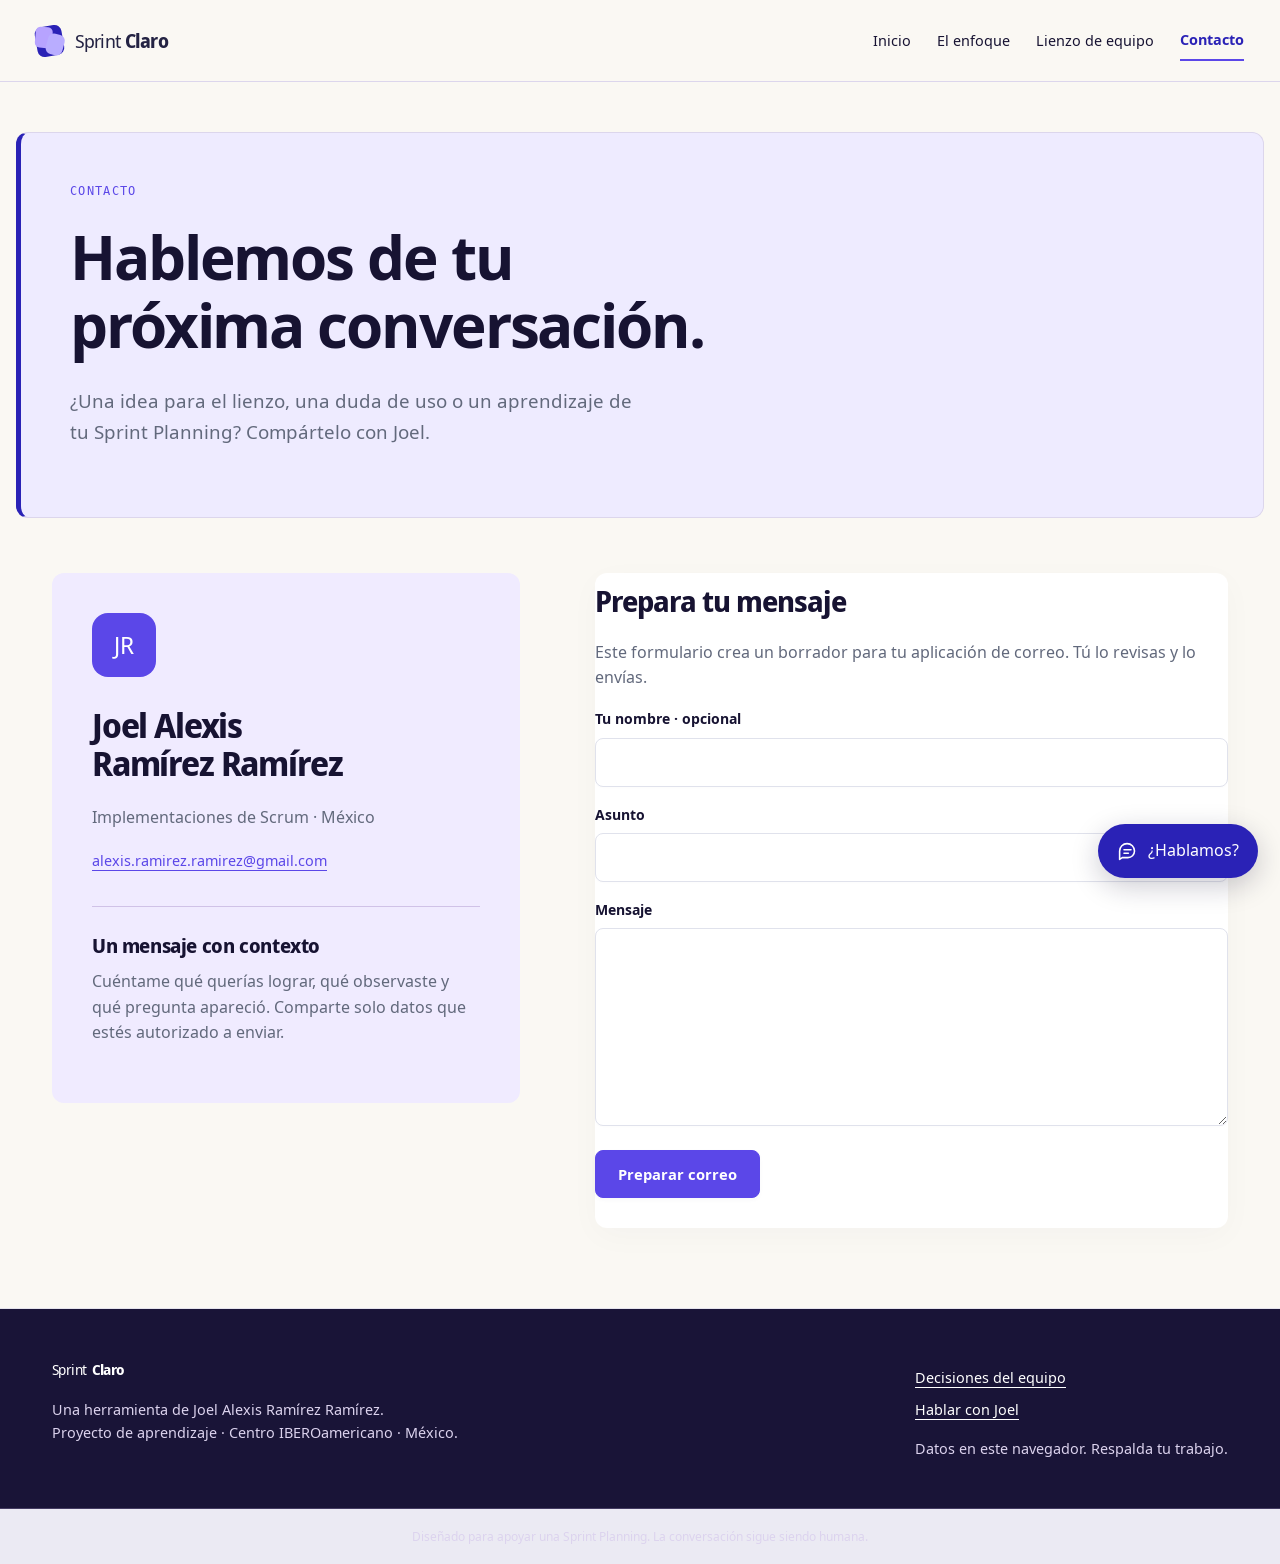
==== commit 2a24852f: "Integrate Sprint Claro assistant across all pages" ====
--- a/contacto.html
+++ b/contacto.html
@@ -1,6 +1,6 @@
 <!doctype html>
-<html lang="es"><head><meta charset="utf-8"><meta name="viewport" content="width=device-width, initial-scale=1"><meta name="description" content="Contacta a Joel Alexis Ramírez Ramírez sobre Sprint Claro. Prepara un mensaje y envíalo desde tu propia aplicación de correo."><meta name="theme-color" content="#3721df"><title>Conversar con Joel · Sprint Claro</title><link rel="icon" href="favicon.svg" type="image/svg+xml"><link rel="stylesheet" href="assets/fonts.css"><link rel="stylesheet" href="assets/styles.css"><script src="assets/core.js" defer></script><script src="assets/app.js" defer></script><link rel="stylesheet" href="assets/premium.css"><link rel="stylesheet" href="assets/redesign.css"></head>
+<html lang="es"><head><meta charset="utf-8"><meta name="viewport" content="width=device-width, initial-scale=1"><meta name="description" content="Contacta a Joel Alexis Ramírez Ramírez sobre Sprint Claro. Prepara un mensaje y envíalo desde tu propia aplicación de correo."><meta name="theme-color" content="#3721df"><title>Conversar con Joel · Sprint Claro</title><link rel="icon" href="favicon.svg" type="image/svg+xml"><link rel="stylesheet" href="assets/fonts.css"><link rel="stylesheet" href="assets/styles.css"><script src="assets/core.js" defer></script><script src="assets/app.js" defer></script><link rel="stylesheet" href="assets/premium.css"><link rel="stylesheet" href="assets/redesign.css"><link rel="stylesheet" href="assets/chatbot.css"></head>
 <body data-site="01" data-page="contacto"><a class="skip" href="#main">Saltar al contenido</a><header class="site-header"><div class="header-inner"><a class="brand" href="index.html" aria-label="Sprint Claro, inicio"><span class="brand-mark" aria-hidden="true"></span>Sprint <strong>Claro</strong></a><button class="menu-toggle" id="menu-toggle" type="button" aria-controls="main-nav" aria-expanded="false">Menú</button><nav id="main-nav" aria-label="Principal"><a href="index.html">Inicio</a><a href="enfoque.html">El enfoque</a><a href="herramientas.html">Lienzo de equipo</a><a href="contacto.html" aria-current="page">Contacto</a></nav></div></header><main id="main">
 <section class="page-intro wrap"><p class="eyebrow">CONTACTO</p><h1>Hablemos de tu<br>próxima conversación.</h1><p class="lede">¿Una idea para el lienzo, una duda de uso o un aprendizaje de tu Sprint Planning? Compártelo con Joel.</p></section><section class="wrap section contact-layout"><aside class="contact-card"><div class="contact-monogram" aria-hidden="true">JR</div><h2>Joel Alexis<br>Ramírez Ramírez</h2><p>Implementaciones de Scrum · México</p><a href="mailto:alexis.ramirez.ramirez@gmail.com">alexis.ramirez.ramirez@gmail.com</a><div class="contact-note"><h3>Un mensaje con contexto</h3><p>Cuéntame qué querías lograr, qué observaste y qué pregunta apareció. Comparte solo datos que estés autorizado a enviar.</p></div></aside><form id="contact-form" class="contact-form"><h2>Prepara tu mensaje</h2><p>Este formulario crea un borrador para tu aplicación de correo. Tú lo revisas y lo envías.</p><div class="field"><label for="contact-name">Tu nombre · opcional</label><input id="contact-name" type="text" maxlength="120" autocomplete="name"></div><div class="field"><label for="contact-subject">Asunto</label><input id="contact-subject" type="text" required maxlength="160"></div><div class="field"><label for="contact-body">Mensaje</label><textarea id="contact-body" rows="7" required maxlength="4000"></textarea></div><button class="button" type="submit">Preparar correo</button><p id="contact-status" role="status" aria-live="polite"></p><a id="prepared-mail" class="button button-light" href="mailto:alexis.ramirez.ramirez@gmail.com" hidden>Abrir borrador en mi correo</a><noscript><p>Puedes usar directamente el enlace de correo de Joel.</p></noscript></form></section>
-</main><footer class="site-footer"><div class="footer-inner"><div><a class="brand" href="index.html">Sprint <strong>Claro</strong></a><p>Una herramienta de Joel Alexis Ramírez Ramírez.<br>Proyecto de aprendizaje · Centro IBEROamericano · México.</p></div><div><a href="enfoque.html">Decisiones del equipo</a><a href="contacto.html">Hablar con Joel</a><p>Datos en este navegador. Respalda tu trabajo.</p></div></div><div class="footer-bottom">Diseñado para apoyar una Sprint Planning. La conversación sigue siendo humana.</div></footer><script src="assets/experience.js" defer></script></body></html>
+</main><footer class="site-footer"><div class="footer-inner"><div><a class="brand" href="index.html">Sprint <strong>Claro</strong></a><p>Una herramienta de Joel Alexis Ramírez Ramírez.<br>Proyecto de aprendizaje · Centro IBEROamericano · México.</p></div><div><a href="enfoque.html">Decisiones del equipo</a><a href="contacto.html">Hablar con Joel</a><p>Datos en este navegador. Respalda tu trabajo.</p></div></div><div class="footer-bottom">Diseñado para apoyar una Sprint Planning. La conversación sigue siendo humana.</div></footer><script src="assets/experience.js" defer></script><script src="assets/chatbot.js" defer></script></body></html>
 
--- a/assets/chatbot.css
+++ b/assets/chatbot.css
@@ -0,0 +1,27 @@
+/* Sprint Claro assistant — shared on every page */
+.sc-chat-launcher{position:fixed;right:22px;bottom:22px;z-index:1000;border:0;border-radius:999px;background:#2a22b6;color:#fff;padding:14px 19px;box-shadow:0 8px 28px #17133238;font:700 15px/1.2 inherit;cursor:pointer;display:flex;align-items:center;gap:10px}
+.sc-chat-launcher:hover{background:#1d177e;transform:translateY(-1px)}
+.sc-chat-launcher:focus-visible,.sc-chat button:focus-visible,.sc-chat textarea:focus-visible{outline:3px solid #f4ed80;outline-offset:3px}
+.sc-chat-launcher svg{width:21px;height:21px}
+.sc-chat{position:fixed;right:22px;bottom:88px;z-index:1001;width:min(410px,calc(100vw - 28px));height:min(620px,calc(100dvh - 115px));display:none;flex-direction:column;background:#fff;border:1px solid #dcd6ec;border-radius:17px;box-shadow:0 20px 70px #17133235;overflow:hidden;color:#171332;font-family:inherit}
+.sc-chat.is-open{display:flex}
+.sc-chat-header{background:#2a22b6;color:#fff;padding:17px 18px;display:flex;align-items:center;gap:12px}
+.sc-chat-mark{display:grid;place-items:center;width:38px;height:38px;flex:0 0 38px;border-radius:12px;background:#ffffff20;font-weight:800}
+.sc-chat-heading{min-width:0;flex:1}.sc-chat-heading strong{display:block;font-size:15px}.sc-chat-heading small{display:block;color:#e2ddff;margin-top:3px;font-size:12px}
+.sc-chat-close{border:0;background:transparent;color:#fff;font-size:25px;line-height:1;padding:4px 7px;cursor:pointer}
+.sc-chat-messages{flex:1;overflow:auto;padding:16px;background:#faf8f3;display:flex;flex-direction:column;gap:12px}
+.sc-chat-message{max-width:90%;padding:11px 13px;border-radius:13px;font-size:14px;line-height:1.55;overflow-wrap:anywhere;white-space:pre-wrap}
+.sc-chat-message.bot{align-self:flex-start;background:#fff;border:1px solid #e7e1f0;border-bottom-left-radius:4px}
+.sc-chat-message.user{align-self:flex-end;background:#eae6ff;border:1px solid #d8cff9;border-bottom-right-radius:4px}
+.sc-chat-message a{color:#2a22b6;text-decoration:underline;font-weight:700}
+.sc-chat-quick{display:flex;gap:7px;flex-wrap:wrap;padding:0 13px 12px;background:#faf8f3}
+.sc-chat-quick button{border:1px solid #d6ccef;border-radius:999px;background:#fff;color:#30246c;padding:7px 10px;font-size:12px;cursor:pointer}
+.sc-chat-form{padding:12px;border-top:1px solid #e8e3ef;background:#fff}
+.sc-chat-compose{display:flex;align-items:flex-end;gap:8px}
+.sc-chat-compose textarea{resize:none;min-height:44px;max-height:110px;flex:1;border:1px solid #d8d4e2;border-radius:10px;padding:11px;font:inherit;font-size:14px;color:#171332}
+.sc-chat-compose button{border:0;border-radius:10px;background:#2a22b6;color:white;font-weight:700;padding:0 15px;height:44px;cursor:pointer}
+.sc-chat-compose button:disabled{opacity:.55;cursor:wait}
+.sc-chat-privacy{font-size:10px;color:#777187;line-height:1.4;margin:8px 2px 0}
+.sc-chat-typing{font-size:12px;color:#68617c;padding:0 16px 9px;background:#faf8f3}
+@media(max-width:520px){.sc-chat{right:10px;bottom:78px;width:calc(100vw - 20px);height:min(620px,calc(100dvh - 96px))}.sc-chat-launcher{right:14px;bottom:14px}.sc-chat-message{font-size:13px}}
+@media(prefers-reduced-motion:reduce){.sc-chat-launcher{transition:none}}
